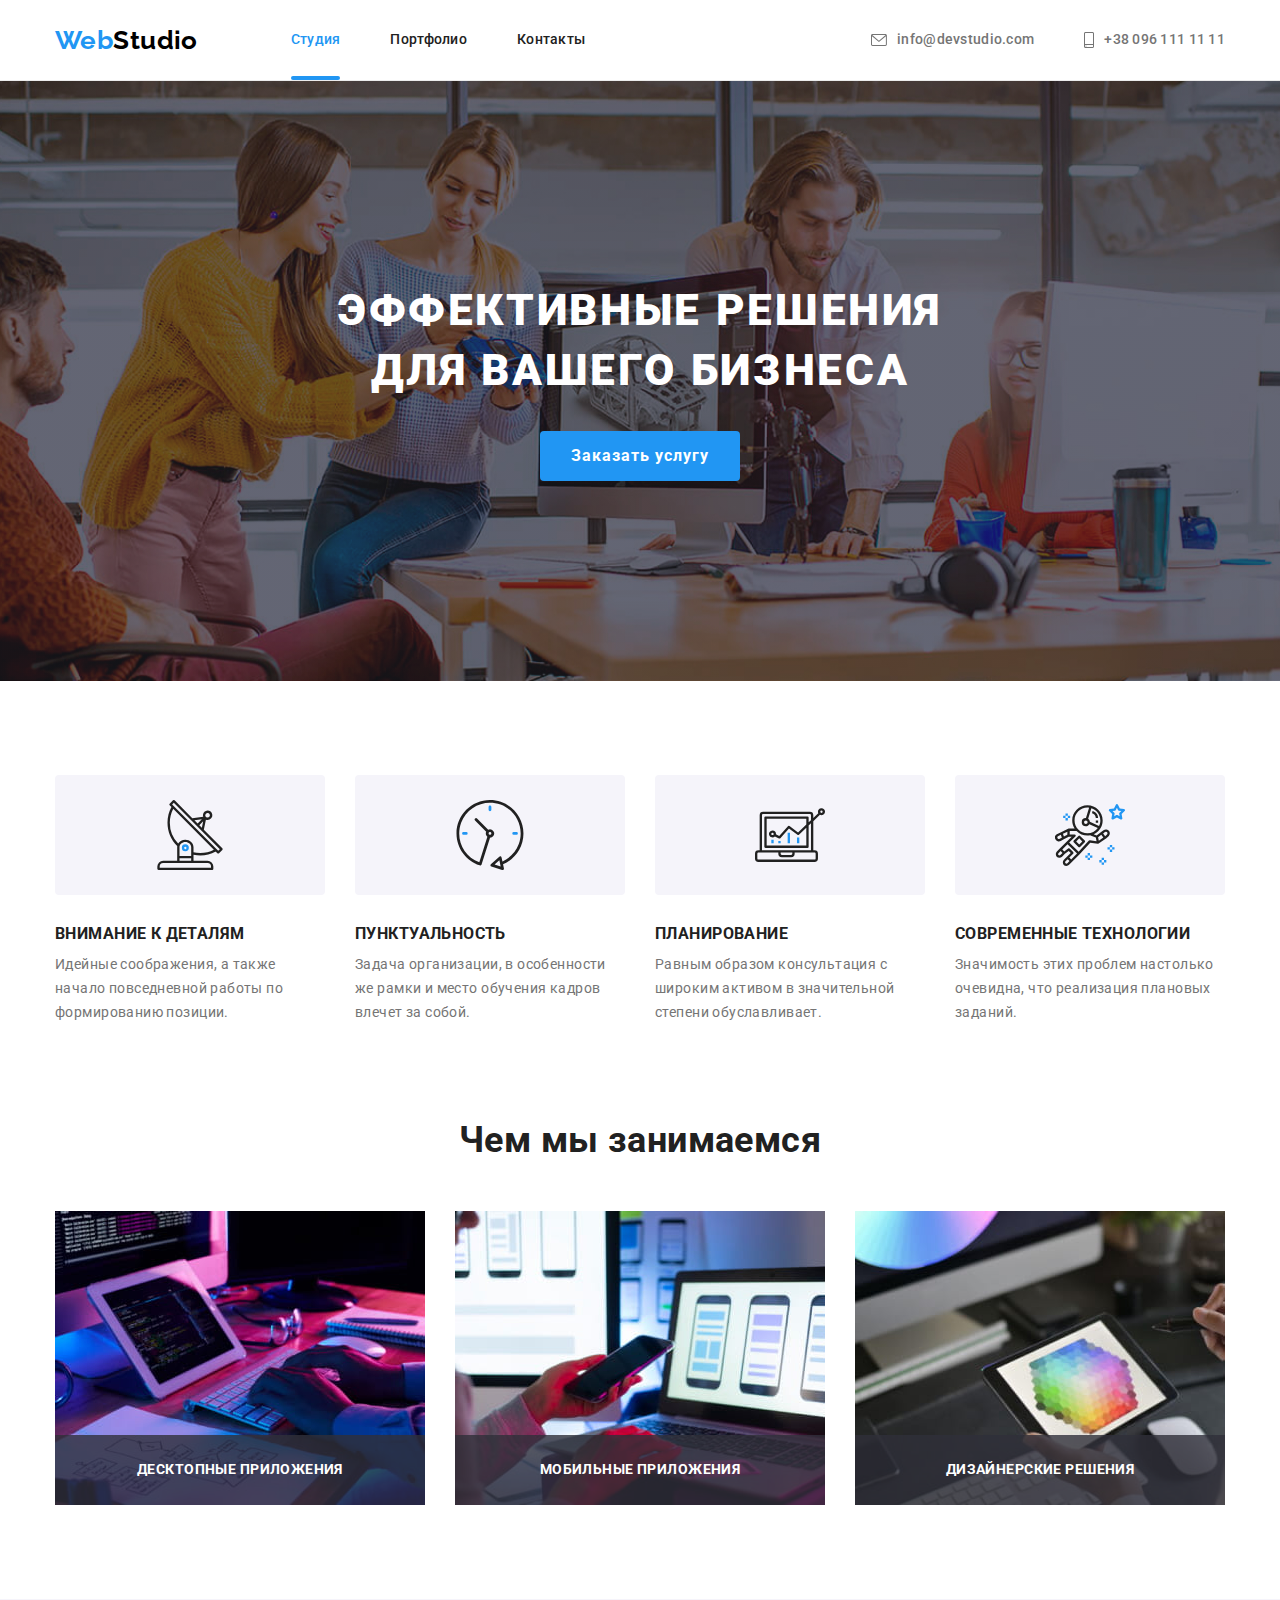
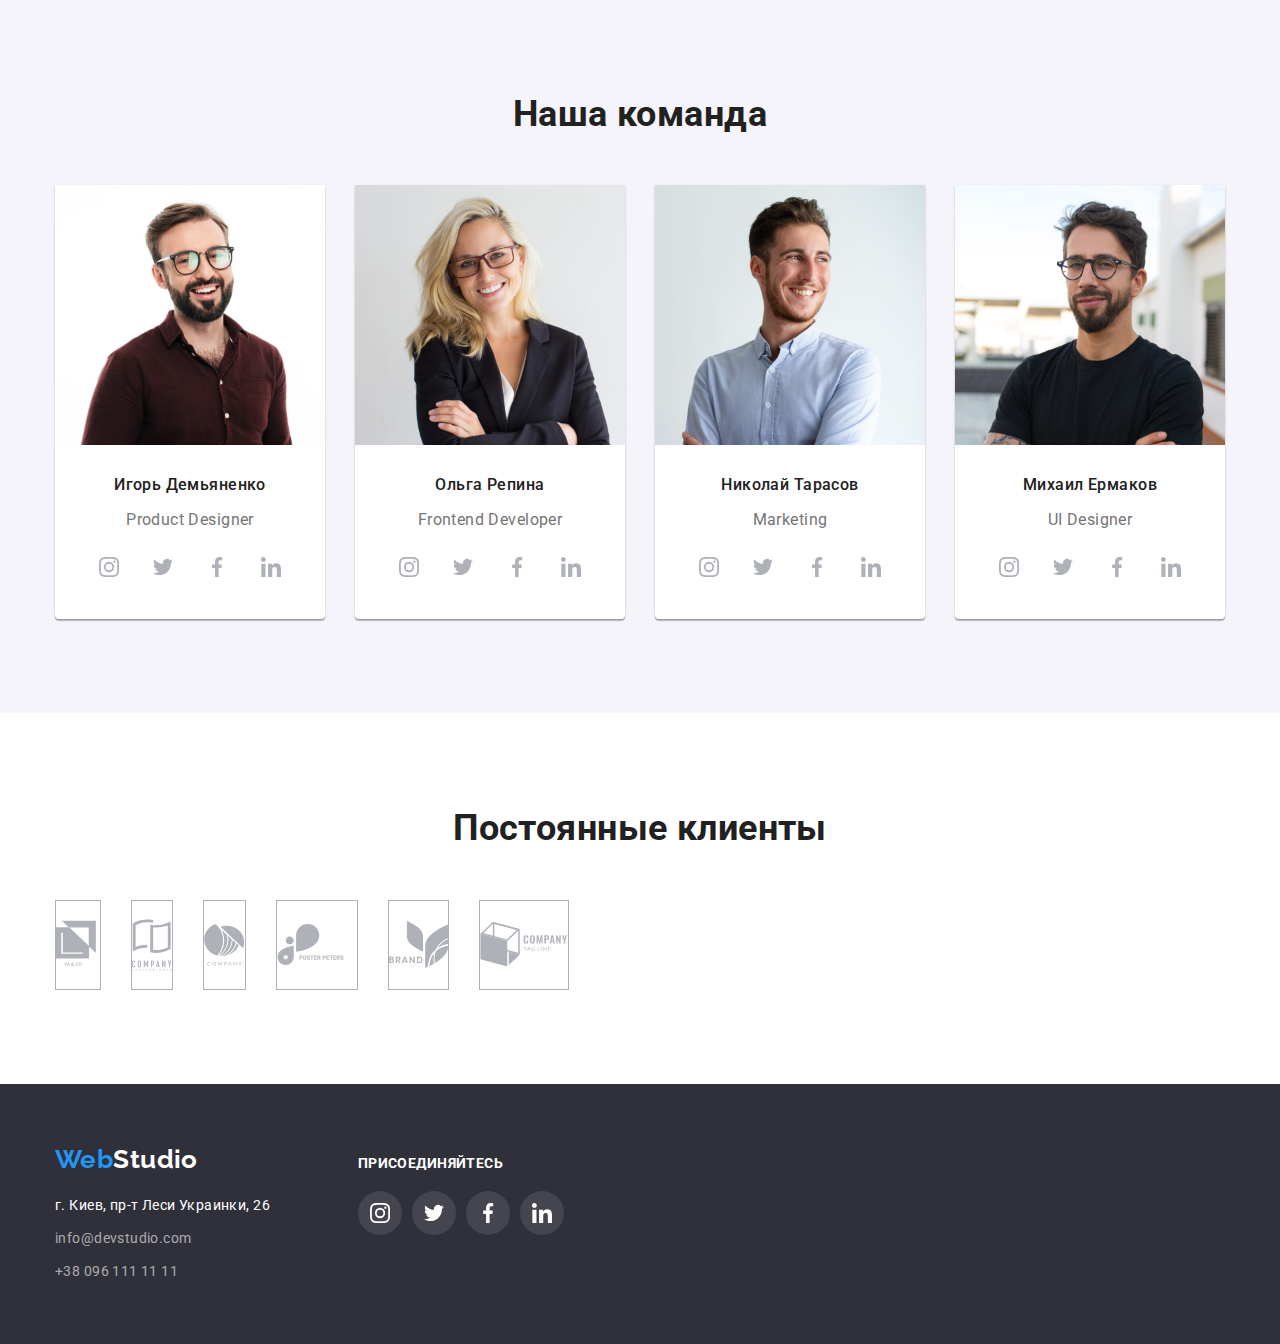
==== index.html @ bdee9311 "commit" ====
<!DOCTYPE html>
<html lang="ru">
<head>
    <meta charset="UTF-8">
    <meta http-equiv="X-UA-Compatible" content="IE=edge">
    <meta name="viewport" content="width=device-width, initial-scale=1.0">
    <title>Студия</title>
    <link rel="stylesheet" href="https://cdnjs.cloudflare.com/ajax/libs/modern-normalize/1.0.0/modern-normalize.min.css">
    <link rel="preconnect" href="https://fonts.gstatic.com">
    <link href="https://fonts.googleapis.com/css2?family=Raleway:wght@700&family=Roboto:wght@400;500;700;900&display=swap"
        rel="stylesheet">
    <link rel="stylesheet" href="./css/styles.css">   
</head>
<body>
    <!--Навигация--> 
    <header>
      <div class="container">
        <nav>
            <a class="logo" href="./index.html">Web<span class="accent-logo">Studio</span></a>
                
                <ul class="site-nav list">
                    <li><a class="link current menu-nav" href="./index.html">Студия</a></li>
                    <li><a class="link menu-nav" href="./portfolio.html">Портфолио</a></li>
                    <li><a class="link menu-nav" href="">Контакты</a></li>
                </ul>
         </nav>
                <ul class="list contacts">
                    <li><a class="link e-maile-phone" href="mailto:info@devstudio.com">
                      <svg class="icon-contacts" width="16" height="12" >
                       <use href="./images/sprite.svg#icon-envelope"></use>
                     </svg> info@devstudio.com</a></li>
                    <li><a class="link e-maile-phone" href="tel:+380961111111">
                      <svg class="icon-contacts" width="10" height="16">
                        <use href="./images/sprite.svg#icon-smartphone"></use>
                      </svg> +38 096 111 11 11</a></li>
                </ul>
      </div>
    </header>
   
    <main>

      <!--Шапка--> 
      <section class="hero">
        <div class="container">
          <h1 class="page-title">Эффективные решения <br/> для вашего бизнеса</h1>
          <button class="button" type="button" data-modal-open>Заказать услугу</button>
        </div>

        <!-- Модальное окно - Modal window -->
        <div class="backdrop is-hidden" data-modal>
          <div class="modal">
            <button class="button-close" type="button" data-modal-close>
              <svg class="icon" width="11" height="11">
                <use href="./images/sprite.svg#icon-close"></use>
              </svg>
            </button>
          </div>
        </div>
      </section>
     
      <!--Особенности-->
      <section class="section feature">
        <div class="container">
          <h2 class="visually-hidden">Особенности</h2>
          <ul class="list">
              <li>
                <div class="feature-icon">
                  <svg class="icon" width="70" height="70">
                   <use href="./images/sprite.svg#icon-antenna"></use>
                  </svg> 
                </div>
                  <h3 class="feature-title">Внимание к деталям</h3>
                  <p class="feature-text">Идейные соображения, а также начало повседневной работы по формированию позиции.</p>
              </li>
              <li>
                <div class="feature-icon">
                  <svg class="icon" width="70" height="70">
                    <use href="./images/sprite.svg#icon-clock"></use>
                  </svg>
                </div>
                  <h3 class="feature-title">Пунктуальность</h3>
                  <p class="feature-text">Задача организации, в особенности же рамки и место обучения кадров влечет за собой.</p>
              </li>
              <li>
                <div class="feature-icon">
                  <svg class="icon" width="70" height="70">
                    <use href="./images/sprite.svg#icon-diagram"></use>
                  </svg>
                </div>
                  <h3 class="feature-title">Планирование</h3>
                  <p class="feature-text">Равным образом консультация с широким активом в значительной степени обуславливает.</p>
              </li>
              <li>
                <div class="feature-icon">
                  <svg class="icon" width="70" height="70">
                    <use href="./images/sprite.svg#icon-astronaut"></use>
                  </svg>
                </div>
                  <h3 class="feature-title">Современные технологии</h3>
                  <p class="feature-text">Значимость этих проблем настолько очевидна, что реализация плановых заданий.</p>
              </li>
          </ul>
        </div>
      </section>
  
      <!--Чем мы занимаемся-->
      <section class="section activities">
        <div class="container">
          <h2 class="section-title">Чем мы занимаемся</h2>
          <ul class="list">
              <li class="activities-thumb">
                <img src="./images/box1.jpg" alt="управление с компьютера" width="370" height="294">
                <p>Десктопные приложения</p>
              </li>
              <li class="activities-thumb">
                <img src="./images/box2.jpg" alt="управление со смартфона" width="370" height="294">
                <p>Мобильные приложения</p>
              </li>
              <li class="activities-thumb">
                <img src="./images/box3.jpg" alt="управление с планшета" width="370" height="294">
                <p>Дизайнерские решения</p>
              </li>
          </ul> 
        </div>
      </section>
  
      <!--Наша команда-->
      <section class="section team">
        <div class="container">
          <h2 class="section-title">Наша команда</h2>
          <ul class="list our-team">
              <li class="team-card">
                  <img src="./images/img1.jpg" alt="фото сотрудника" width="270" height="260">
                  <div class="team-card-text">
                    <h3 class="team-name">Игорь Демьяненко</h3>
                    <p class="team-post" lang="en">Product Designer</p>
                    <ul class="list social-links">
                      <li><a href="" target="_blank" rel="noopener noreferrer">
                          <svg class="icon" width="20" height="20">
                            <use href="./images/sprite.svg#icon-instagram"></use>
                          </svg>
                         </a>
                      </li>
                      <li><a href="" target="_blank" rel="noopener noreferrer">
                            <svg class="icon" width="20" height="20">
                              <use href="./images/sprite.svg#icon-twitter"></use>
                            </svg>
                          </a>
                      </li>
                      <li><a href="" target="_blank" rel="noopener noreferrer">
                            <svg class="icon" width="20" height="20">
                              <use href="./images/sprite.svg#icon-facebook"></use>
                            </svg>
                          </a>
                      </li>
                      <li><a href="" target="_blank" rel="noopener noreferrer">
                            <svg class="icon" width="20" height="20">
                              <use href="./images/sprite.svg#icon-linkedin"></use>
                            </svg>
                          </a>
                      </li>
                    </ul>
                  </div>
              </li>
              <li class="team-card">
                  <img src="./images/img2.jpg" alt="фото сотрудника" width="270" height="260">
                  <div class="team-card-text">
                    <h3 class="team-name">Ольга Репина</h3>
                    <p class="team-post" lang="en">Frontend Developer</p>
                    <ul class="list social-links">
                      <li><a href="" target="_blank" rel="noopener noreferrer">
                          <svg class="icon" width="20" height="20">
                            <use href="./images/sprite.svg#icon-instagram"></use>
                          </svg>
                        </a>
                      </li>
                      <li ><a href="" target="_blank" rel="noopener noreferrer">
                          <svg class="icon" width="20" height="20">
                            <use href="./images/sprite.svg#icon-twitter"></use>
                          </svg>
                        </a>
                      </li>
                      <li><a href="" target="_blank" rel="noopener noreferrer">
                          <svg class="icon" width="20" height="20">
                            <use href="./images/sprite.svg#icon-facebook"></use>
                          </svg>
                        </a>
                      </li>
                      <li><a href="" target="_blank" rel="noopener noreferrer">
                          <svg class="icon" width="20" height="20">
                            <use href="./images/sprite.svg#icon-linkedin"></use>
                          </svg>
                        </a>
                      </li>
                    </ul>
                  </div>
              </li>
              <li class="team-card">
                  <img src="./images/img3.jpg" alt="фото сотрудника" width="270" height="260">
                  <div class="team-card-text">
                    <h3 class="team-name">Николай Тарасов</h3>
                    <p class="team-post" lang="en">Marketing</p>
                    <ul class="list social-links">
                      <li><a href="" target="_blank" rel="noopener noreferrer">
                          <svg class="icon" width="20" height="20">
                            <use href="./images/sprite.svg#icon-instagram"></use>
                          </svg>
                        </a>
                      </li>
                      <li><a href="" target="_blank" rel="noopener noreferrer">
                          <svg class="icon" width="20" height="20">
                            <use href="./images/sprite.svg#icon-twitter"></use>
                          </svg>
                        </a>
                      </li>
                      <li><a href="" target="_blank" rel="noopener noreferrer">
                          <svg class="icon" width="20" height="20">
                            <use href="./images/sprite.svg#icon-facebook"></use>
                          </svg>
                        </a>
                      </li>
                      <li><a href="" target="_blank" rel="noopener noreferrer">
                          <svg class="icon" width="20" height="20">
                            <use href="./images/sprite.svg#icon-linkedin"></use>
                          </svg>
                        </a>
                      </li>
                    </ul>
                  </div>
              </li>
              <li class="team-card">
                  <img src="./images/img4.jpg" alt="фото сотрудника" width="270" height="260">
                  <div class="team-card-text">
                    <h3 class="team-name">Михаил Ермаков</h3>
                    <p class="team-post" lang="en">UI Designer</p>
                    <ul class=" list social-links">
                      <li><a href="" target="_blank" rel="noopener noreferrer">
                          <svg class="icon" width="20" height="20">
                            <use href="./images/sprite.svg#icon-instagram"></use>
                          </svg>
                        </a>
                      </li>
                      <li><a href="" target="_blank" rel="noopener noreferrer">
                          <svg class="icon" width="20" height="20">
                            <use href="./images/sprite.svg#icon-twitter"></use>
                          </svg>
                        </a>
                      </li>
                      <li><a href="" target="_blank" rel="noopener noreferrer">
                          <svg class="icon" width="20" height="20">
                            <use href="./images/sprite.svg#icon-facebook"></use>
                          </svg>
                        </a>
                      </li>
                      <li><a href="" target="_blank" rel="noopener noreferrer">
                          <svg class="icon" width="20" height="20">
                            <use href="./images/sprite.svg#icon-linkedin"></use>
                          </svg>
                        </a>
                      </li>
                    </ul>
                  </div>
              </li>
          </ul>
        </div>
      </section>

      <!--Постоянные клиенты - Regular customers-->

      <section class="section customers">
        <div class="container">
          <h2 class="section-title">Постоянные клиенты</h2>
          <ul class="list">
            <li>
              <a href="" target="_blank" rel="noopener noreferrer">
                <svg class="icon" width="44" height="50">
                  <use href="./images/sprite.svg#icon-logo-1"></use>
                </svg>
              </a>
            </li>
            <li>
              <a href="" target="_blank" rel="noopener noreferrer">
                <svg class="icon" width="40" height="52">
                  <use href="./images/sprite.svg#icon-logo-2"></use>
                </svg>
              </a>
            </li>
            <li>
              <a href="" target="_blank" rel="noopener noreferrer">
                <svg class="icon" width="41" height="42">
                  <use href="./images/sprite.svg#icon-logo-3"></use>
                </svg>
              </a>
            </li>
            <li>
              <a href="" target="_blank" rel="noopener noreferrer">
                <svg class="icon" width="80" height="42">
                  <use href="./images/sprite.svg#icon-logo-4"></use>
                </svg>
              </a>
            </li>
            <li>
              <a href="" target="_blank" rel="noopener noreferrer">
                <svg class="icon" width="59" height="47">
                  <use href="./images/sprite.svg#icon-logo-5"></use>
                </svg>
              </a>
            </li>
            <li>
              <a href="" target="_blank" rel="noopener noreferrer">
                <svg class="icon" width="88" height="45">
                  <use href="./images/sprite.svg#icon-logo-6"></use>
                </svg>
              </a>
            </li>
          </ul>
        </div>
      </section>
    </main>

    <!--Подвал-->
    <footer class="dark-bg">
      <div class="container">
            <div>
               <a class="logo" href="./index.html">Web<span class="accent-logo-footer">Studio</span> </a>    
               <address class="address-footer">
                   <p>г. Киев, пр-т Леси Украинки, 26</p> 
                   <ul class="list">
                       <li class="e-mail-footer"><a class="link e-mail-phone-footer" href="mailto:info@devstudio.com">info@devstudio.com</a></li>
                       <li><a class="link e-mail-phone-footer" href="tel:+380961111111">+38 096 111 11 11</a></li>
                   </ul>    
               </address>
            </div>
            <div class="social-links-footer">
                <h2 class="join">Присоединяйтесь</h2>
                  <ul class="list social-links">
                    <li>
                      <a href="" target="_blank" rel="noopener noreferrer">
                        <svg class="icon" width="20" height="20">
                          <use href="./images/sprite.svg#icon-instagram"></use>
                        </svg>
                      </a>
                    </li>
                    <li>
                      <a href="" target="_blank" rel="noopener noreferrer">
                        <svg class="icon" width="20" height="20">
                          <use href="./images/sprite.svg#icon-twitter"></use>
                        </svg>
                      </a>
                    </li>
                    <li>
                      <a href="" target="_blank" rel="noopener noreferrer">
                        <svg class="icon" width="20" height="20">
                          <use href="./images/sprite.svg#icon-facebook"></use>
                        </svg>
                      </a>
                    </li>
                    <li>
                      <a href="" target="_blank" rel="noopener noreferrer">
                        <svg class="icon" width="20" height="20">
                          <use href="./images/sprite.svg#icon-linkedin"></use>
                        </svg>
                      </a>
                    </li>
                  </ul>
            </div>
      </div>
    </footer>
    
    <script src="./js/modal.js"></script>
</body>
</html>
---- css/styles.css ----
:root {
  --primary-text-color: #757575;
  --title-text-color: #212121;
  --accent-color: #2196f3;
  --dark-bg-text-color: #ffffff;
  --accent-button-color: #188ce8;
  --dark-bg-color: #2f303a;
  --hero-bg: #e5e5e5;
  --team-bg-color: #f5f4fa;
  --border-header: #ececec;
  --border-examples: #eeeeee;
  --icon-bg: #44454e;
  --icon-color: #afb1b8;
  --box-shadow: 0px 1px 3px rgba(0, 0, 0, 0.12), 0px 1px 1px rgba(0, 0, 0, 0.14), 0px 2px 1px rgba(0, 0, 0, 0.2);
  --box-shadow-btn: 0px 3px 1px rgba(0, 0, 0, 0.1), 0px 1px 2px rgba(0, 0, 0, 0.08), 0px 2px 2px rgba(0, 0, 0, 0.12);
  --box-shadow-examples: 0px 1px 1px rgba(0, 0, 0, 0.12), 0px 4px 4px rgba(0, 0, 0, 0.06),
    1px 4px 6px rgba(0, 0, 0, 0.16);

  --animation: 250ms cubic-bezier(0.4, 0, 0.2, 1);
}

html {
  box-sizing: border-box;
}

*,
*::after,
*::before {
  box-sizing: inherit;
}

body {
  font-family: 'Roboto', sans-serif;
  font-weight: 400;
  font-size: 14px;
  line-height: 1.71;
  letter-spacing: 0.03em;
  color: var(--primary-text-color);
}

h1,
h2,
h3,
h4,
h5,
h6,
p {
  margin-top: 0;
}

img {
  display: block;
  max-width: 100%;
  height: auto;
}

address {
  font-style: normal;
}

.visually-hidden {
  position: absolute !important;
  clip: rect(1px 1px 1px 1px);
  clip: rect(1px, 1px, 1px, 1px);
  padding: 0 !important;
  border: 0 !important;
  height: 1px !important;
  width: 1px !important;
  overflow: hidden;
}

.list {
  list-style: none;
  padding-left: 0;
  margin: 0;
}
.link {
  text-decoration: none;
  color: inherit;
}
.link:hover,
.link:focus {
  color: var(--accent-color);
}

.container {
  width: 1200px;
  margin-left: auto;
  margin-right: auto;
  padding-left: 15px;
  padding-right: 15px;
}

/* Верхняя линия - header */

.logo {
  font-family: 'Raleway', sans-serif;
  font-weight: 700;
  font-size: 26px;
  line-height: 1.19;
  color: var(--accent-color);
  text-decoration: none;
  margin-right: 93px;
}

.accent-logo {
  color: #000000;
}

/* Навигация сайта */

nav {
  display: inline-flex;
  align-items: center;
}

.site-nav {
  display: flex;
}

.current {
  position: relative;
}
.current::after {
  content: '';
  position: absolute;
  width: 100%;
  height: 4px;
  left: 0;
  bottom: 0;
  background-color: var(--accent-color);
  border-radius: 2px;
}

.contacts {
  display: inline-flex;
}

.site-nav > li:not(:first-child),
.contacts > li:not(:first-child) {
  margin-left: 50px;
}

.site-nav .link {
  color: var(--title-text-color);
  transition: color var(--animation);
}

.site-nav .link:hover,
.site-nav .link:focus {
  color: var(--accent-color);
}

.site-nav .link.current {
  color: var(--accent-color);
}

.menu-nav {
  font-weight: 500;
  font-size: 14px;
  line-height: 1.14;
  letter-spacing: 0.02em;
  color: var(--title-text-color);
  padding-top: 32px;
  padding-bottom: 32px;
  display: flex;
  align-items: center;
}

.e-maile-phone {
  font-weight: 500;
  font-size: 14px;
  line-height: 1.14;
  letter-spacing: 0.02em;
  color: var(--primary-text-color);
  transition: color var(--animation);
  padding-top: 32px;
  padding-bottom: 32px;
  display: flex;
  align-items: center;
}

.contacts .link:hover .e-maile-phone,
.contacts .link:focus .e-maile-phone {
  color: var(--accent-color);
}

.icon-contacts {
  margin-right: 10px;
  fill: var(--primary-text-color);
  transition: fill var(--animation);
}

.contacts .link:hover .icon-contacts,
.contacts .link:focus .icon-contacts {
  fill: var(--accent-color);
  /*stroke: var(--accent-color);*/
}

header {
  border-bottom: 1px solid var(--border-header);
}

header > .container {
  display: flex;
  justify-content: space-between;
  align-items: center;
}

/* Кнопка "Заказать услугу" */

.button {
  font-family: inherit;
  font-weight: 700;
  font-size: 16px;
  line-height: 1.87;
  letter-spacing: 0.06em;
  color: var(--dark-bg-text-color);
  background-color: var(--accent-color);
  cursor: pointer;

  min-width: 200px;
  min-height: 50px;
  border: transparent;
  border-radius: 4px;

  transition: background-color var(--animation);
}

.button:hover,
.button:focus {
  background-color: var(--accent-button-color);
}

/* Модальное окно - Modal window */

.backdrop {
  position: fixed;
  top: 0;
  left: 0;
  width: 100vw;
  height: 100vh;
  background-color: rgba(0, 0, 0, 0.2);
  opacity: 1;
  transition: opacity var(--animation), visibility var(--animation);
}

.backdrop.is-hidden {
  opacity: 0;
  visibility: hidden;
  pointer-events: none;
}

.backdrop.is-hidden .modal {
  transform: translate(-50%, -50%) scale(0.7);
}

.modal {
  position: absolute;
  top: 50%;
  left: 50%;
  transform: translate(-50%, -50%) scale(1);
  transition: transform var(--animation);
  min-width: 528px;
  min-height: 581px;
  background-color: var(--dark-bg-text-color);
  box-shadow: var(--box-shadow);
  border-radius: 4px;
}

.button-close {
  cursor: pointer;
  position: absolute;
  top: 8px;
  right: 8px;
  display: flex;
  justify-content: center;
  align-items: center;
  width: 30px;
  height: 30px;
  background-color: var(--dark-bg-text-color);
  border-radius: 50%;
  border: 1px solid rgba(0, 0, 0, 0.1);
  color: rgb(0, 0, 0);
}

/* Шапка главной страницы - hero block on main page */

.hero {
  background-color: var(--dark-bg-color);
  background-image: linear-gradient(to right, rgba(47, 48, 58, 0.4), rgba(47, 48, 58, 0.4)), url(../images/hero/img.jpg);
  background-repeat: no-repeat;
  background-position: center;
  background-size: cover;
  max-width: 1600px;
  margin-left: auto;
  margin-right: auto;

  color: var(--dark-bg-text-color);
  text-align: center;
  padding-bottom: 200px;
  padding-top: 200px;
}

.page-title {
  font-weight: 900;
  font-size: 44px;
  line-height: 1.36;
  text-align: center;
  letter-spacing: 0.06em;
  text-transform: uppercase;
  color: var(--dark-bg-text-color);

  width: 55%;
  margin-right: auto;
  margin-left: auto;
  margin-bottom: 30px;
}

.section-title {
  font-weight: 700;
  font-size: 36px;
  line-height: 1.17;
  text-align: center;
  color: var(--title-text-color);
}

/* Отступ - standoff */

.section {
  padding-top: 94px;
  padding-bottom: 94px;
}

/* Особенности - features */

.feature-icon {
  background-color: var(--team-bg-color);
  border-radius: 4px;
  margin-bottom: 30px;
  width: 270px;
  height: 120px;
  display: flex;
  justify-content: center;
  align-items: center;
}

.feature li {
  margin-left: 30px;
  flex-basis: calc((100%-90px) / 3);
}
.feature .list {
  display: flex;
  margin-left: -30px;
}

.feature-title {
  font-weight: 700;
  line-height: 1.14;
  text-transform: uppercase;
  color: var(--title-text-color);
  margin-bottom: 10px;
}

.feature-text {
  margin-bottom: 0;
}

/* Чем мы занимаемся - activities */

.activities {
  padding-top: 0;
}

.activities li {
  margin-left: 30px;
  flex-basis: calc((100%-90px) / 3);
}

.activities .list {
  display: flex;
  margin-left: -30px;
}

.activities .section-title {
  margin-bottom: 50px;
}

.activities-thumb {
  position: relative;
}

.activities-thumb p {
  position: absolute;

  bottom: 0;
  width: 100%;
  height: 70px;
  padding: 27px 0;
  margin-bottom: 0;

  font-weight: 700;
  line-height: 1.14;
  text-align: center;
  text-transform: uppercase;
  color: var(--dark-bg-text-color);
  background-color: rgba(47, 48, 58, 0.8);
}

/* Наша команда */

.team {
  background-color: var(--team-bg-color);
}

.team .section-title {
  margin-bottom: 50px;
}

.list.our-team {
  display: flex;
  margin-left: -30px;
  text-align: center;
}

.team-card {
  margin-left: 30px;
  flex-basis: calc((100%-90px) / 3);
  box-shadow: var(--box-shadow);
  border-radius: 0px 0px 4px 4px;
  background-color: var(--dark-bg-text-color);
}
.team-name {
  font-weight: 500;
  font-size: 16px;
  line-height: 1.19;
  text-align: center;
  color: var(--title-text-color);
}

.team-post {
  font-size: 16px;
  line-height: 1.19;
  text-align: center;
  margin-bottom: 0;
}

.team-card-text {
  padding-top: 30px;
  padding-bottom: 30px;
  padding-right: 10px;
  padding-left: 10px;
}

.team p {
  margin-bottom: 16px;
}

.social-links {
  display: inline-flex;
}

.social-links a {
  display: flex;
  justify-content: center;
  align-items: center;
  width: 44px;
  height: 44px;
  border-radius: 50%;
  transition: background-color var(--animation);
}
.social-links li:not(:last-child) {
  margin-right: 10px;
}
.social-links .icon {
  fill: var(--icon-color);
  transition: fill var(--animation);
}

.social-links a:hover,
.social-links a:focus {
  background-color: var(--accent-color);
}
.social-links a:hover .icon,
.social-links a:focus .icon {
  fill: var(--dark-bg-text-color);
}

/* Постоянные клиенты - Regular customers */

.customers .section-title {
  margin-bottom: 50px;
}
.customers .list {
  display: flex;
}

.customers li {
  width: calc((100%-30px * 5) / 6);
}

.customers li:not(:last-child) {
  margin-right: 30px;
}
.customers a {
  display: flex;
  /*width: 170px;*/
  height: 90px;
  justify-content: center;
  align-items: center;
  border: 1px solid rgba(175, 177, 184, 1);
  transition: border var(--animation);
}
.customers .icon {
  fill: var(--icon-color);
  transition: fill var(--animation);
}

.customers a:hover,
.customers a:focus {
  border: 1px solid var(--accent-color);
}
.customers a:hover .icon,
.customers a:focus .icon {
  fill: var(--accent-color);
}

/* Портфолио */

.filter {
  display: flex;
  justify-content: center;
  margin-bottom: 50px;
}

.filter > li:not(:first-child) {
  margin-left: 8px;
}

.filter-button {
  font-family: inherit;
  padding: 6px 22px;
  font-weight: 500;
  font-size: 16px;
  line-height: 1.62;
  text-align: center;
  letter-spacing: 0.03em;
  color: var(--title-text-color);
  background-color: var(--team-bg-color);
  /*border: 0;*/
  border: 1px solid transparent;
  border-radius: 4px;
  transition: color var(--animation), background-color var(--animation), box-shadow var(--animation);
}

.filter-button:hover,
.filter-button:focus {
  cursor: pointer;
  background-color: var(--accent-color);
  color: var(--dark-bg-text-color);
  box-shadow: var(--box-shadow-btn);
}

.examples {
  display: flex;
  flex-wrap: wrap;
  margin-left: -30px;
  margin-bottom: -30px;
}
.examples li {
  margin-left: 30px;
  margin-bottom: 30px;
  flex-basis: calc(100% / 3 - 30px);
}

/* Синий оверлей */

.portfolio-thumb {
  position: relative;
  overflow: hidden;
}

/*.portfolio-thumb::before {
  display: inline-block;
  content: '';
  position: absolute;
  top: 0;
  left: 0;
  width: 100%;
  height: 100%;
}*/

.portfolio-overlay {
  position: absolute;
  top: 0;
  left: 0;
  /*bottom: 0;
  right: 0;*/
  margin-bottom: 0;
  display: flex;
  align-items: center;
  padding: 63px 24px;
  width: 100%;
  height: 100%;
  font-size: 18px;
  line-height: 1.56;
  color: var(--dark-bg-text-color);
  background-color: rgba(33, 150, 243, 0.9);
  transform: translateY(100%);
  transition: transform var(--animation);
}

.portfolio-card {
  padding: 20px 24px;
  border-right: 1px solid var(--border-examples);
  border-bottom: 1px solid var(--border-examples);
  border-left: 1px solid var(--border-examples);
  /*background-color: var(--dark-bg-text-color);*/
}

.portfolio-title {
  font-weight: 700;
  font-size: 18px;
  line-height: 2;
  letter-spacing: 0.06em;
  color: var(--title-text-color);
  margin-bottom: 4px;
}

.type-portfolio {
  font-size: 16px;
  line-height: 1.87;
  margin-bottom: 0;
  color: var(--primary-text-color);
}

.examples a {
  display: inline-block;
  transition: box-shadow var(--animation);
}

.examples a:hover,
.examples a:focus {
  box-shadow: var(--box-shadow-examples);
}

.examples a:hover .portfolio-overlay,
.examples a:focus .portfolio-overlay {
  transform: translateY(0);
}

/* Подвал - Footer */

.dark-bg {
  background-color: var(--dark-bg-color);
  color: var(--dark-bg-text-color);
  padding-top: 60px;
  padding-bottom: 60px;
}

.dark-bg .container {
  display: flex;
  align-items: baseline;
}

.dark-bg .logo {
  display: flex;
  margin-bottom: 20px;
}

.accent-logo-footer {
  color: var(--dark-bg-text-color);
}

.address-footer p {
  margin-bottom: 9px;
}

.e-mail-footer {
  margin-bottom: 9px;
}
.e-mail-phone-footer {
  color: rgba(255, 255, 255, 0.6);
  transition: color var(--animation);
}

.join {
  color: var(--dark-bg-text-color);
  text-transform: uppercase;
  font-size: 14px;
  font-weight: 700;
  line-height: 1.14;
  letter-spacing: 0.03em;
  margin-bottom: 20px;
}
footer .social-links {
  display: inline-flex;
}
.social-links-footer {
  margin-left: 67px;
}
.social-links-footer .icon {
  fill: var(--dark-bg-text-color);
}
.social-links-footer a {
  background-color: var(--icon-bg);
}
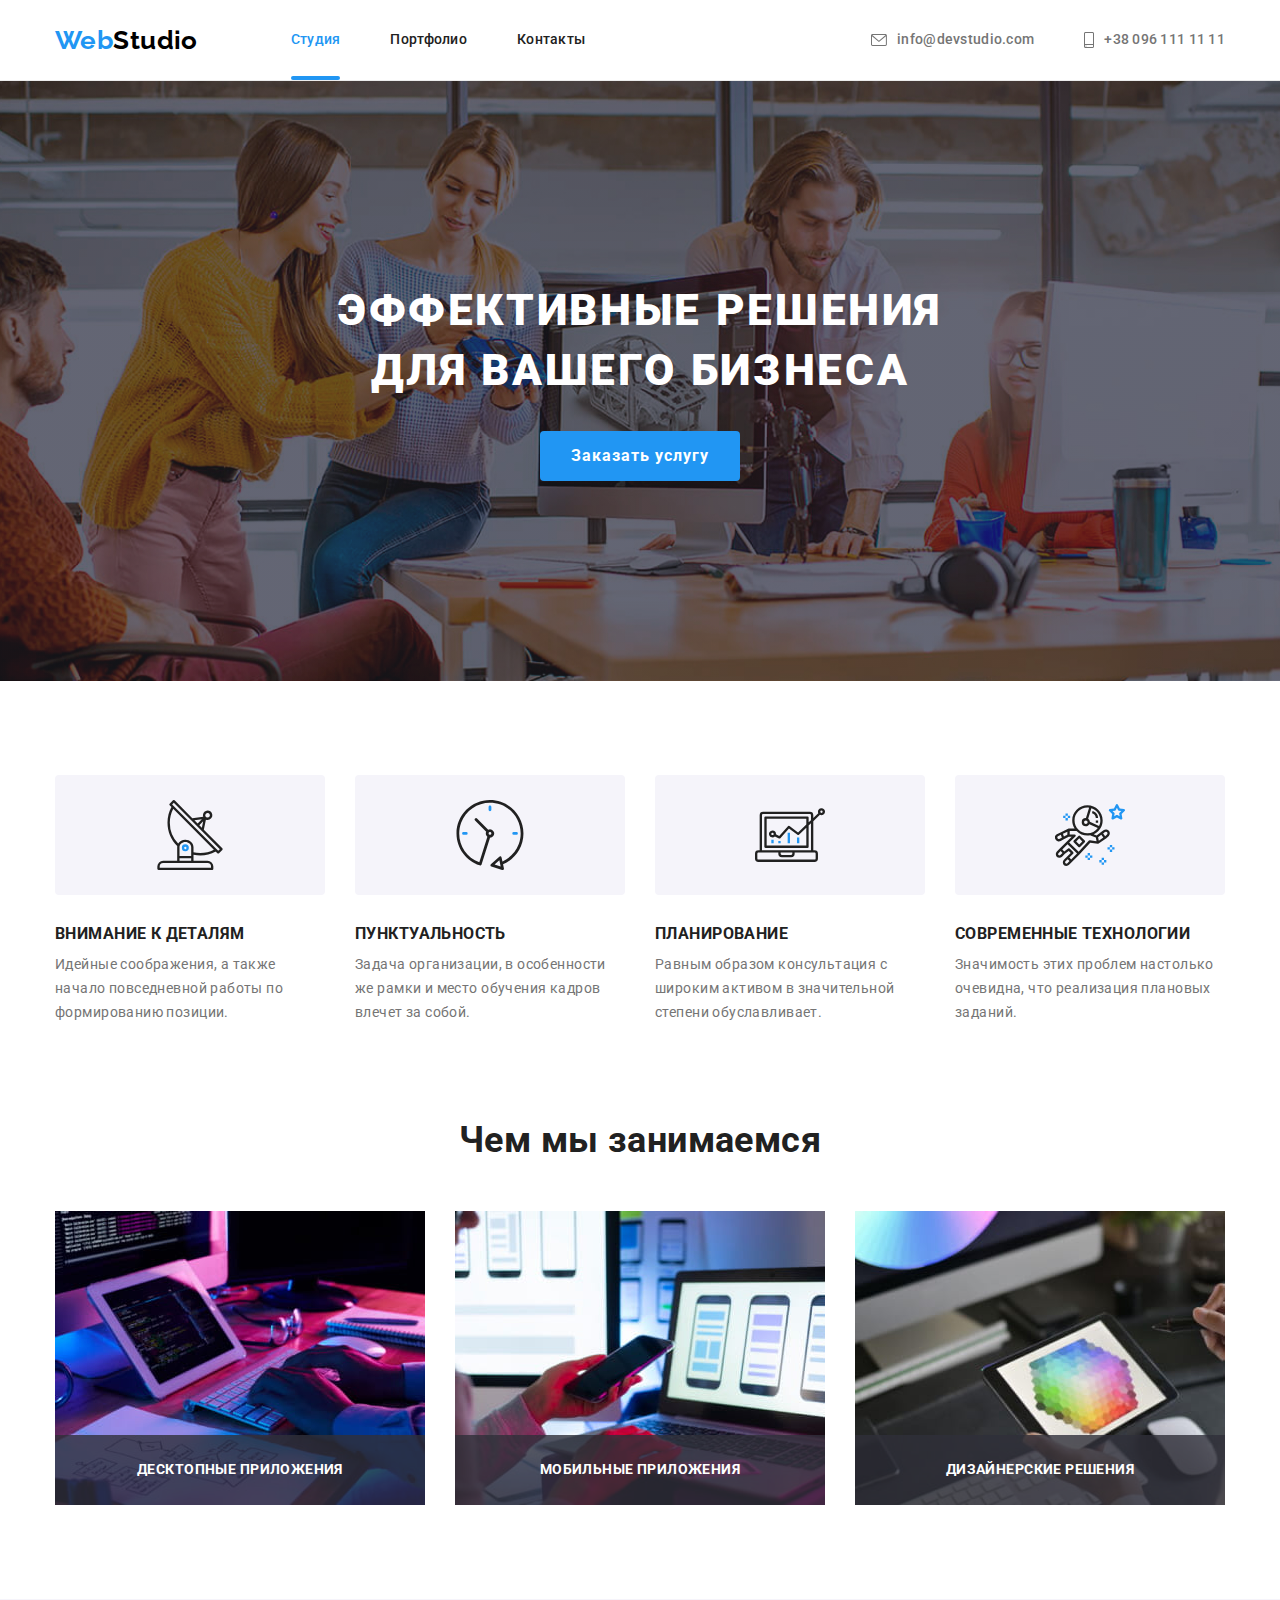
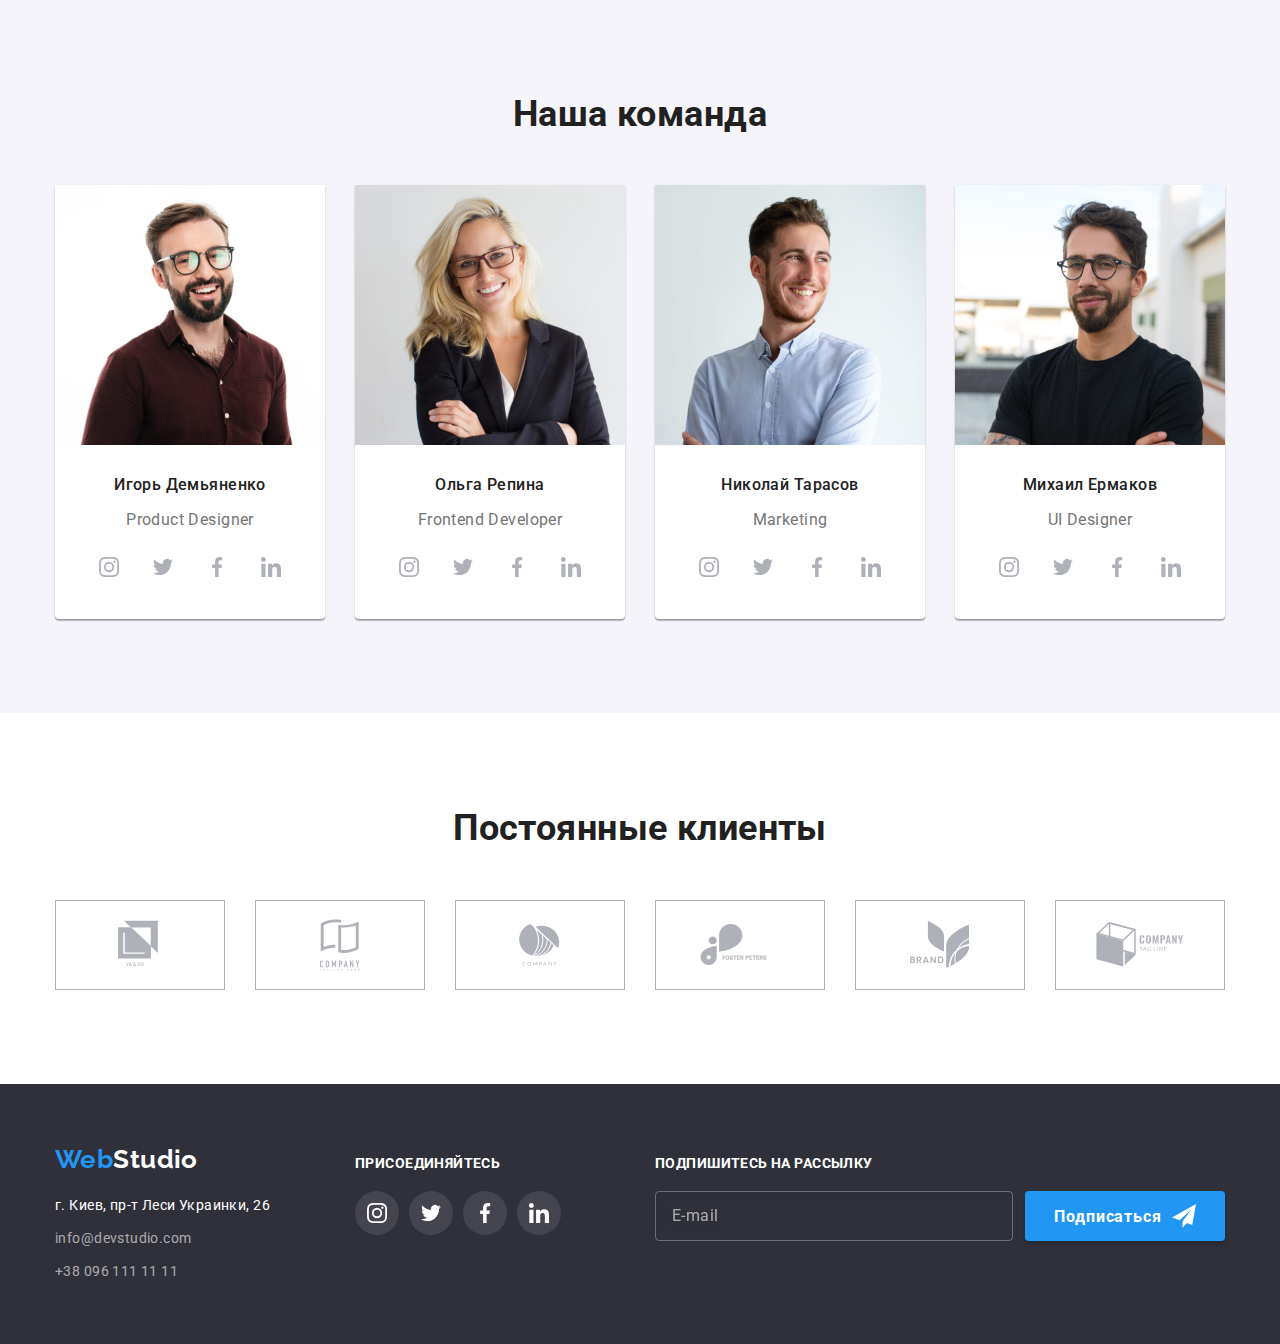
==== commit 781e376c: "commit hv6" ====
--- a/index.html
+++ b/index.html
@@ -45,18 +45,56 @@
           <h1 class="page-title">Эффективные решения <br/> для вашего бизнеса</h1>
           <button class="button" type="button" data-modal-open>Заказать услугу</button>
         </div>
+      </section>
 
         <!-- Модальное окно - Modal window -->
         <div class="backdrop is-hidden" data-modal>
           <div class="modal">
             <button class="button-close" type="button" data-modal-close>
               <svg class="icon" width="11" height="11">
-                <use href="./images/sprite.svg#icon-close"></use>
+                <use href="./images/icons.svg#icon-close"></use>
               </svg>
             </button>
+            <p class="modal-title">Оставьте свои данные, мы вам перезвоним</p>
+            <form class="modal-form">
+              <div class="form-field">
+                <label class="form-label" for="username" autocomplete="off">Имя</label>
+                <input class="form-input" type="text" name="username" id="username"/>
+                <svg class="modal-icon" width="18" height="18">
+                  <use href="./images/icons.svg#icon-person"></use>
+                </svg>
+              </div>
+              <div class="form-field">
+                <label class="form-label" for="user_phone">Телефон</label>
+                <input class="form-input" type="tel" name="phone_number" id="user_phone"/>
+                <svg class="modal-icon" width="18" height="18">
+                  <use href="./images/icons.svg#icon-phone"></use>
+                </svg>
+              </div>
+              <div class="form-field">
+                <label class="form-label" for="e_mail">Почта</label>
+                <input class="form-input" type="email" name="e_mail" id="e_mail"/>
+                <svg class="modal-icon" width="18" height="18">
+                  <use href="./images/icons.svg#icon-email"></use>
+                </svg>
+              </div>
+              <div class="form-field">
+                <label class="form-label" for="comment">Комментарий</label>
+                <textarea class="form-input" name="comment" id="comment" cols="3" rows="10" placeholder="Введите текст"></textarea>
+              </div>
+              <div class="agreement">
+                <input class="modal-checkbox" type="checkbox" name="agree_checkbox" id="agree" required/>
+                <label class="agree-label" for="agree">
+                  <svg class="agree-icon" width="16" height="15">
+                    <use href="./images/icons.svg#icon-check"></use>
+                  </svg>
+                  <span class="drop-shadow">Соглашаюсь с рассылкой и принимаю <a href="" target="_blank">Условия договора</a></span>
+                </label>
+              </div>
+              <button type="submit" class="button">Отправить</button>
+            </form>
           </div>
         </div>
-      </section>
      
       <!--Особенности-->
       <section class="section feature">
@@ -321,49 +359,54 @@
     <!--Подвал-->
     <footer class="dark-bg">
       <div class="container">
-            <div>
-               <a class="logo" href="./index.html">Web<span class="accent-logo-footer">Studio</span> </a>    
-               <address class="address-footer">
-                   <p>г. Киев, пр-т Леси Украинки, 26</p> 
-                   <ul class="list">
-                       <li class="e-mail-footer"><a class="link e-mail-phone-footer" href="mailto:info@devstudio.com">info@devstudio.com</a></li>
-                       <li><a class="link e-mail-phone-footer" href="tel:+380961111111">+38 096 111 11 11</a></li>
-                   </ul>    
-               </address>
-            </div>
-            <div class="social-links-footer">
-                <h2 class="join">Присоединяйтесь</h2>
-                  <ul class="list social-links">
-                    <li>
-                      <a href="" target="_blank" rel="noopener noreferrer">
-                        <svg class="icon" width="20" height="20">
-                          <use href="./images/sprite.svg#icon-instagram"></use>
-                        </svg>
-                      </a>
-                    </li>
-                    <li>
-                      <a href="" target="_blank" rel="noopener noreferrer">
-                        <svg class="icon" width="20" height="20">
-                          <use href="./images/sprite.svg#icon-twitter"></use>
-                        </svg>
-                      </a>
-                    </li>
-                    <li>
-                      <a href="" target="_blank" rel="noopener noreferrer">
-                        <svg class="icon" width="20" height="20">
-                          <use href="./images/sprite.svg#icon-facebook"></use>
-                        </svg>
-                      </a>
-                    </li>
-                    <li>
-                      <a href="" target="_blank" rel="noopener noreferrer">
-                        <svg class="icon" width="20" height="20">
-                          <use href="./images/sprite.svg#icon-linkedin"></use>
-                        </svg>
-                      </a>
-                    </li>
-                  </ul>
-            </div>
+        <div class="address">
+          <a class="logo" href="./index.html">Web<span class="accent-logo-footer">Studio</span> </a>
+          <address class="address-footer">
+            <p>г. Киев, пр-т Леси Украинки, 26</p>
+            <ul class="list">
+              <li class="e-mail-footer"><a class="link e-mail-phone-footer" href="mailto:info@devstudio.com">info@devstudio.com</a></li>
+              <li><a class="link e-mail-phone-footer" href="tel:+380961111111">+38 096 111 11 11</a></li>
+            </ul>
+          </address>
+        </div>
+        <div class="social-links-footer">
+          <h2 class="join">Присоединяйтесь</h2>
+          <ul class="list social-links">
+            <li><a href="" target="_blank" rel="noopener noreferrer">
+              <svg class="icon" width="20" height="20">
+                <use href="./images/sprite.svg#icon-instagram"></use>
+              </svg></a>
+            </li>
+            <li><a href="" target="_blank" rel="noopener noreferrer">
+              <svg class="icon" width="20" height="20">
+                <use href="./images/sprite.svg#icon-twitter"></use>
+              </svg></a>
+            </li>
+            <li><a href="" target="_blank" rel="noopener noreferrer">
+              <svg class="icon" width="20" height="20">
+                <use href="./images/sprite.svg#icon-facebook"></use>
+              </svg></a>
+            </li>
+            <li><a href="" target="_blank" rel="noopener noreferrer">
+              <svg class="icon" width="20" height="20">
+                <use href="./images/sprite.svg#icon-linkedin"></use>
+              </svg></a>
+            </li>
+          </ul>
+        </div>
+        <div class="subscription">
+          <h2 class="join">Подпишитесь на рассылку</h2>
+          <form class="signup-form">
+            <label for="email-form"></label>
+            <input type="email" name="email-form" id="email-form" class="email" placeholder="E-mail" required/>
+            <button type="submit" class="button">
+              Подписаться
+              <svg class="icon" width="24" height="24">
+                <use href="./images/icons.svg#icon-subscribe"></use>
+              </svg>
+            </button>
+          </form>
+        </div>
       </div>
     </footer>
     
--- a/css/styles.css
+++ b/css/styles.css
@@ -110,7 +110,7 @@
 /* Навигация сайта */
 
 nav {
-  display: inline-flex;
+  display: flex;
   align-items: center;
 }
 
@@ -133,7 +133,7 @@
 }
 
 .contacts {
-  display: inline-flex;
+  display: flex;
 }
 
 .site-nav > li:not(:first-child),
@@ -210,6 +210,7 @@
 /* Кнопка "Заказать услугу" */
 
 .button {
+  cursor: pointer;
   font-family: inherit;
   font-weight: 700;
   font-size: 16px;
@@ -217,10 +218,9 @@
   letter-spacing: 0.06em;
   color: var(--dark-bg-text-color);
   background-color: var(--accent-color);
-  cursor: pointer;
 
   min-width: 200px;
-  min-height: 50px;
+  height: 50px;
   border: transparent;
   border-radius: 4px;
 
@@ -230,6 +230,32 @@
 .button:hover,
 .button:focus {
   background-color: var(--accent-button-color);
+}
+
+.button-close {
+  cursor: pointer;
+  position: absolute;
+  display: flex;
+  top: 8px;
+  right: 8px;
+  width: 30px;
+  height: 30px;
+  border-radius: 50%;
+  border: 1px solid rgba(0, 0, 0, 0.1);
+
+  justify-content: center;
+  align-items: center;
+  background-color: var(--dark-bg-text-color);
+}
+
+.button-close .icon {
+  fill: #000000;
+  transition: fill var(--animation);
+}
+
+.button-close:hover .icon,
+.button-close:focus .icon {
+  fill: var(--accent-color);
 }
 
 /* Модальное окно - Modal window */
@@ -242,6 +268,7 @@
   height: 100vh;
   background-color: rgba(0, 0, 0, 0.2);
   opacity: 1;
+  visibility: visible;
   transition: opacity var(--animation), visibility var(--animation);
 }
 
@@ -256,32 +283,176 @@
 }
 
 .modal {
+  min-width: 528px;
+  min-height: 581px;
+  background-color: var(--dark-bg-text-color);
+
   position: absolute;
   top: 50%;
   left: 50%;
   transform: translate(-50%, -50%) scale(1);
   transition: transform var(--animation);
-  min-width: 528px;
-  min-height: 581px;
-  background-color: var(--dark-bg-text-color);
+
+  padding: 40px;
+  z-index: 50;
+
   box-shadow: var(--box-shadow);
   border-radius: 4px;
 }
 
-.button-close {
+/* Modal form */
+
+.modal-title {
+  display: flex;
+  justify-content: center;
+  align-items: center;
+
+  font-weight: 700;
+  font-size: 20px;
+  line-height: 1.15;
+  text-align: center;
+  letter-spacing: 0.03em;
+  color: var(--title-text-color);
+  /*padding: 0;
+  margin: 0;*/
+  margin-bottom: 12px;
+}
+
+.modal-icon {
+  position: absolute;
+  bottom: 11px;
+  left: 12px;
+
+  fill: var(--title-text-color);
+  transition: fill var(--animation);
+}
+
+.form-field {
+  position: relative;
+  margin-bottom: 10px;
+}
+
+.form-label {
   cursor: pointer;
+  display: block;
+  font-size: 12px;
+  line-height: 1.17;
+  letter-spacing: 0.01em;
+  margin-bottom: 4px;
+}
+
+.form-input {
+  cursor: pointer;
+  display: block;
+  height: 40px;
+  width: 100%;
+
+  padding: 0 42px;
+
+  border: 1px solid rgba(33, 33, 33, 0.2);
+  border-radius: 4px;
+  resize: none;
+  transition: border var(--animation);
+}
+
+textarea.form-input {
+  height: 120px;
+  resize: none;
+  padding: 12px 16px;
+  margin-bottom: 20px;
+}
+
+.modal-form .form-input:hover,
+.modal-form .form-input:focus {
+  border-color: var(--accent-color);
+}
+
+.modal-form .form-input:hover + .modal-icon,
+.modal-form .form-input:focus + .modal-icon {
+  fill: var(--accent-color);
+}
+
+.form-input::placeholder {
+  font-weight: 400;
+  font-size: 14px;
+  line-height: 1.14;
+  letter-spacing: 0.01em;
+  color: rgba(117, 117, 117, 0.5);
+}
+
+.form-input:not(:placeholder-shown) {
+  font-size: 14px;
+  line-height: 1.14;
+  letter-spacing: 0.01em;
+}
+
+.form-field:focus-within .form-input {
+  border: 1px solid var(--accent-color);
+  outline: none;
+  /*color: var(--accent-color);*/
+}
+
+.form-field:focus-within .modal-icon {
+  fill: var(--accent-color);
+}
+
+.agreement {
+  position: relative;
+  margin-bottom: 30px;
+}
+
+.agreement input {
   position: absolute;
-  top: 8px;
-  right: 8px;
-  display: flex;
+  top: 0;
+  left: 0;
+  appearance: none;
+  cursor: pointer;
+}
+
+.agree-label {
+  display: flex;
+  align-items: center;
   justify-content: center;
-  align-items: center;
-  width: 30px;
-  height: 30px;
-  background-color: var(--dark-bg-text-color);
-  border-radius: 50%;
-  border: 1px solid rgba(0, 0, 0, 0.1);
-  color: rgb(0, 0, 0);
+}
+
+.agree-icon {
+  border: 2px solid var(--title-text-color);
+  border-radius: 2px;
+  fill: var(--dark-bg-text-color);
+  transition: fill var(--animation), border var(--animation);
+  margin-right: 7px;
+  cursor: pointer;
+  box-shadow: 0px 4px 4px rgba(0, 0, 0, 0.25);
+}
+
+.drop-shadow {
+  filter: drop-shadow(0px 4px 4px rgba(0, 0, 0, 0.25));
+}
+
+.modal-checkbox:focus + .agree-label .agree-icon {
+  border: 2px solid var(--accent-color);
+}
+
+.modal-checkbox:checked + .agree-label .agree-icon {
+  background-color: var(--accent-color);
+  border: 2px solid var(--accent-color);
+}
+
+.agreement a {
+  color: var(--accent-color);
+}
+
+form .button {
+  display: block;
+  margin-left: auto;
+  margin-right: auto;
+  box-shadow: 0px 4px 4px rgba(0, 0, 0, 0.15);
+}
+
+form .button:active {
+  background: var(--accent-button-color);
+  box-shadow: 0px 4px 4px rgba(0, 0, 0, 0.15);
+  /*outline: none;*/
 }
 
 /* Шапка главной страницы - hero block on main page */
@@ -347,7 +518,7 @@
 
 .feature li {
   margin-left: 30px;
-  flex-basis: calc((100%-90px) / 3);
+  flex-basis: calc((100% - 90px) / 3);
 }
 .feature .list {
   display: flex;
@@ -374,7 +545,7 @@
 
 .activities li {
   margin-left: 30px;
-  flex-basis: calc((100%-90px) / 3);
+  flex-basis: calc((100% - 90px) / 3);
 }
 
 .activities .list {
@@ -425,7 +596,7 @@
 
 .team-card {
   margin-left: 30px;
-  flex-basis: calc((100%-90px) / 3);
+  flex-basis: calc((100% - 90px) / 3);
   box-shadow: var(--box-shadow);
   border-radius: 0px 0px 4px 4px;
   background-color: var(--dark-bg-text-color);
@@ -496,7 +667,7 @@
 }
 
 .customers li {
-  width: calc((100%-30px * 5) / 6);
+  width: calc((100% - 30px * 5) / 6);
 }
 
 .customers li:not(:last-child) {
@@ -580,16 +751,6 @@
   overflow: hidden;
 }
 
-/*.portfolio-thumb::before {
-  display: inline-block;
-  content: '';
-  position: absolute;
-  top: 0;
-  left: 0;
-  width: 100%;
-  height: 100%;
-}*/
-
 .portfolio-overlay {
   position: absolute;
   top: 0;
@@ -661,7 +822,10 @@
 .dark-bg .container {
   display: flex;
   align-items: baseline;
-}
+  justify-content: space-between;
+}
+
+/* Контейнер Address */
 
 .dark-bg .logo {
   display: flex;
@@ -683,6 +847,8 @@
   color: rgba(255, 255, 255, 0.6);
   transition: color var(--animation);
 }
+
+/* Контейнер social-links-footer */
 
 .join {
   color: var(--dark-bg-text-color);
@@ -692,16 +858,78 @@
   line-height: 1.14;
   letter-spacing: 0.03em;
   margin-bottom: 20px;
-}
+  padding-top: 12px;
+}
+
 footer .social-links {
   display: inline-flex;
 }
-.social-links-footer {
-  margin-left: 67px;
-}
+
+/*.social-links-footer {
+  margin-left: 70px;
+}*/
+
 .social-links-footer .icon {
   fill: var(--dark-bg-text-color);
 }
 .social-links-footer a {
   background-color: var(--icon-bg);
 }
+
+/*  Контейнер Subscriotion */
+
+.subscription form {
+  display: flex;
+  flex-wrap: nowrap;
+}
+
+.button .icon {
+  fill: var(--dark-bg-text-color);
+  margin-left: 10px;
+}
+
+.subscription .button {
+  display: flex;
+  align-items: center;
+  justify-content: center;
+  margin-left: 12px;
+}
+.subscription input {
+  flex-grow: 2;
+  background-color: transparent;
+  border: 1px solid rgba(255, 255, 255, 0.3);
+  transition: border var(--animation);
+  filter: drop-shadow(0px 4px 4px rgba(0, 0, 0, 0.15));
+  border-radius: 4px;
+  padding-left: 16px;
+  color: var(--dark-bg-text-color);
+}
+
+.email::placeholder {
+  font-size: 16px;
+  line-height: 1.25;
+  letter-spacing: 0.03em;
+  color: rgba(255, 255, 255, 0.6);
+}
+
+.email:not(:placeholder-shown) {
+  font-size: 16px;
+  line-height: 1.25;
+  letter-spacing: 0.03em;
+}
+
+.signup-form > input:hover,
+.signup-form > input:focus {
+  border: 1px solid var(--accent-color);
+}
+
+/* Позиционирование контейнеров в футере */
+
+.address,
+.social-links-footer {
+  width: calc((50% - 45px) / 2);
+}
+
+.subscription {
+  width: calc((100% - 30px) / 2);
+}
